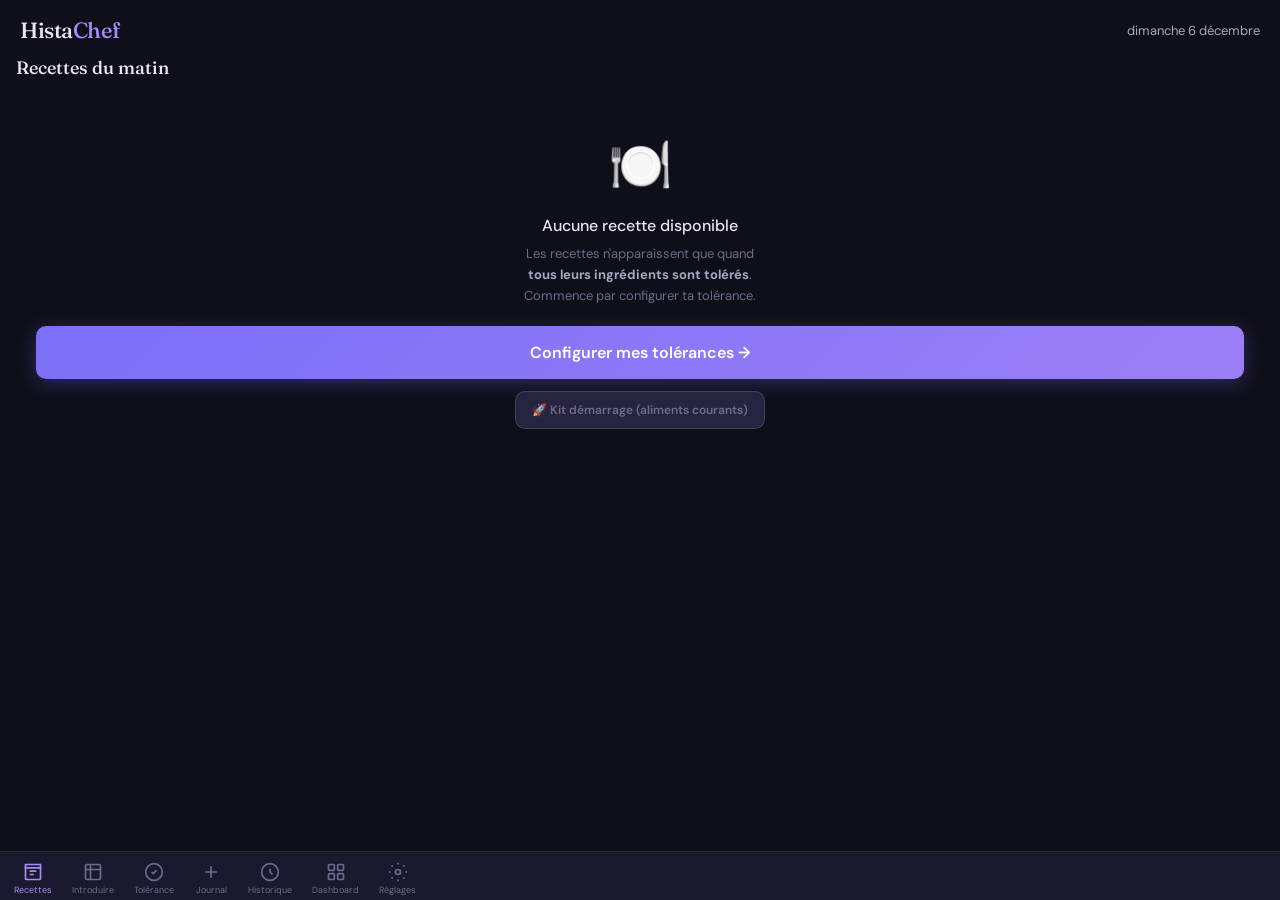
==== index.html @ ed658cc7 "Ajout de 337 vraies photos Pexels pour les recettes - js/recipe-photos.js : mapping recipe_id -> URL" ====
<!DOCTYPE html>
<html lang="fr">
<head>
<meta charset="UTF-8">
<meta name="viewport" content="width=device-width, initial-scale=1.0, user-scalable=no, viewport-fit=cover">
<meta name="apple-mobile-web-app-capable" content="yes">
<meta name="apple-mobile-web-app-status-bar-style" content="black-translucent">
<meta name="apple-mobile-web-app-title" content="HistaChef">
<meta name="theme-color" content="#1a1a2e">
<title>HistaChef — Recettes Low-Histamine</title>
<link rel="preconnect" href="https://fonts.googleapis.com">
<link href="https://fonts.googleapis.com/css2?family=DM+Sans:ital,wght@0,300;0,400;0,500;0,600;0,700;1,400&family=Fraunces:opsz,wght@9..144,300;9..144,500;9..144,700&display=swap" rel="stylesheet">
<link rel="stylesheet" href="css/style.css">
</head>
<body>

<!-- TOAST -->
<div class="toast" id="toast"></div>

<!-- HEADER -->
<div class="top-header">
  <h1>Hista<span>Chef</span></h1>
  <div class="date-display" id="dateDisplay"></div>
</div>

<!-- ═══════ PAGE: RECETTES ═══════ -->
<div class="page active" id="page-recipes">
  <div id="recipesContent"></div>
</div>

<!-- ═══════ PAGE: TOLÉRANCE ═══════ -->
<div class="page" id="page-tolerance">
  <h2 style="font-size: 18px; margin-bottom: 12px;">Ma Tolérance</h2>
  <div style="font-size: 13px; color: var(--text2); margin-bottom: 14px;">
    Indique les aliments que tu tolères pour filtrer les recettes automatiquement.
  </div>
  <div class="food-search-wrap" style="margin-bottom: 14px;">
    <svg class="search-icon" viewBox="0 0 24 24" fill="none" stroke="currentColor" stroke-width="2"><circle cx="11" cy="11" r="8"/><path d="m21 21-4.35-4.35"/></svg>
    <input type="text" class="food-search" id="toleranceSearch" placeholder="Chercher un aliment..." autocomplete="off">
  </div>
  <div class="filter-row" id="toleranceCatFilters"></div>
  <div class="filter-row" id="toleranceStatusFilters">
    <button class="filter-chip active" data-status="all">Tous</button>
    <button class="filter-chip" data-status="tolerated">Tolérés</button>
    <button class="filter-chip" data-status="not_tolerated">Non tolérés</button>
    <button class="filter-chip" data-status="untested">Non testés</button>
  </div>
  <div id="toleranceList" class="card"></div>
</div>

<!-- ═══════ PAGE: JOURNAL ═══════ -->
<div class="page" id="page-journal">
  <div class="quick-add-header" style="display:flex;align-items:center;justify-content:space-between;margin-bottom:16px;">
    <h2 id="journalTitle" style="font-size:18px;">Nouveau repas</h2>
  </div>
  <div class="meal-type-row">
    <div class="meal-chip active" data-meal="Petit-déj">Petit-déj</div>
    <div class="meal-chip" data-meal="Déjeuner">Déjeuner</div>
    <div class="meal-chip" data-meal="Goûter">Goûter</div>
    <div class="meal-chip" data-meal="Dîner">Dîner</div>
    <div class="meal-chip" data-meal="Collation">Collation</div>
  </div>
  <div class="time-row">
    <span class="time-label">Heure du repas</span>
    <input type="time" class="input" id="mealTime" style="flex:1;">
    <span class="time-label">Symptômes</span>
    <input type="time" class="input" id="symptomTime" style="flex:1;">
  </div>
  <div class="food-search-wrap">
    <svg class="search-icon" viewBox="0 0 24 24" fill="none" stroke="currentColor" stroke-width="2"><circle cx="11" cy="11" r="8"/><path d="m21 21-4.35-4.35"/></svg>
    <input type="text" class="food-search" id="foodSearch" placeholder="Rechercher un aliment..." autocomplete="off">
    <div class="food-suggestions" id="foodSuggestions"></div>
  </div>
  <div class="custom-food-row">
    <input type="text" class="input" id="customFood" placeholder="Aliment personnalisé..." style="flex:1;">
    <button class="btn-secondary" onclick="HC.journal.addCustomFood()">+ Ajouter</button>
  </div>
  <div class="selected-foods" id="selectedFoods"></div>
  <div class="symptom-section">
    <h3>Symptômes</h3>
    <div id="symptomSliders"></div>
  </div>
  <div class="symptom-section">
    <h3>Contexte</h3>
    <div class="context-row" id="contextChips">
      <div class="ctx-chip" data-ctx="stress-0">Stress 0</div>
      <div class="ctx-chip" data-ctx="stress-1">Stress 1</div>
      <div class="ctx-chip" data-ctx="stress-2">Stress 2</div>
      <div class="ctx-chip" data-ctx="stress-3">Stress 3</div>
      <div class="ctx-chip" data-ctx="sommeil-mauvais">Mauvais sommeil</div>
      <div class="ctx-chip" data-ctx="regles">Règles / SPM</div>
      <div class="ctx-chip" data-ctx="frais">Aliments frais</div>
      <div class="ctx-chip" data-ctx="surgele">Surgelé</div>
      <div class="ctx-chip" data-ctx="reste">Restes >24h</div>
      <div class="ctx-chip" data-ctx="industriel">Plat industriel</div>
    </div>
  </div>
  <textarea class="input" id="mealNotes" placeholder="Notes libres (médicament, observation...)"></textarea>
  <div class="save-actions" style="margin-top:16px;">
    <button class="btn-primary" id="saveEntryBtn" onclick="HC.journal.saveEntry()">Enregistrer le repas</button>
    <button class="btn-ghost edit-cancel-btn" id="cancelEditBtn" onclick="HC.journal.cancelEdit()">Annuler</button>
  </div>
  <div style="margin-top: 24px;">
    <h3 style="font-size: 16px; margin-bottom: 12px;">Aujourd'hui</h3>
    <div id="todayHistory"></div>
  </div>
</div>

<!-- ═══════ PAGE: HISTORIQUE ═══════ -->
<div class="page" id="page-history">
  <h2 style="font-size: 18px; margin-bottom: 16px;">Historique</h2>
  <div id="fullHistory"></div>
</div>

<!-- ═══════ PAGE: DASHBOARD ═══════ -->
<div class="page" id="page-dashboard">
  <h2 style="font-size: 18px; margin-bottom: 16px;">Tableau de bord</h2>
  <div class="stat-grid" id="statsGrid"></div>
  <div class="chart-container">
    <div class="chart-title">Symptômes — 7 derniers jours</div>
    <div class="timeline-row" id="symptomTimeline"></div>
    <div class="timeline-labels" id="timelineLabels"></div>
  </div>
  <div class="chart-container">
    <div class="chart-title">Aliments les plus fréquents</div>
    <div class="mini-bar-chart" id="topFoodsChart"></div>
  </div>
  <div class="chart-container">
    <div class="chart-title">Aliments suspects (corrélation symptômes)</div>
    <div id="correlationList"></div>
  </div>
  <div class="chart-container">
    <div class="chart-title">Répartition par catégorie de symptôme</div>
    <div class="mini-bar-chart" id="symptomCatChart"></div>
  </div>
</div>

<!-- ═══════ PAGE: INTRODUIRE ═══════ -->
<div class="page" id="page-introduce">
  <div id="introduceContent"></div>
</div>

<!-- ═══════ PAGE: RÉGLAGES ═══════ -->
<div class="page" id="page-settings">
  <h2 style="font-size: 18px; margin-bottom: 16px;">Réglages</h2>

  <!-- Sync section — rendu dynamiquement par HC.settings.renderSyncSection() -->
  <div id="syncSection"></div>

  <div class="settings-section">
    <h3>Données</h3>
    <button class="setting-btn" onclick="HC.settings.exportData()">Exporter les données (JSON) <span class="arrow">→</span></button>
    <button class="setting-btn" onclick="document.getElementById('importFile').click()">Importer des données <span class="arrow">→</span></button>
    <input type="file" id="importFile" accept=".json" style="display:none" onchange="HC.settings.importData(event)">
    <button class="setting-btn" onclick="HC.settings.confirmClear()" style="color:var(--red);">Effacer toutes les données <span class="arrow">→</span></button>
  </div>
  <div class="settings-section">
    <h3>À propos</h3>
    <div class="card">
      <p style="font-size: 13px; color: var(--text2); line-height: 1.6;">
        <strong>HistaChef</strong> — Recettes et suivi alimentaire pour le SAMA / intolérance à l'histamine.<br><br>
        Les classements histamine sont indicatifs (sources : Johns Hopkins, Allergy UK, SIGHI). La tolérance individuelle varie. Cet outil ne remplace pas un avis médical.<br><br>
        <strong>Astuce iPhone :</strong> Ouvre cette page dans Safari → bouton Partager → "Sur l'écran d'accueil" pour l'utiliser comme une app.
      </p>
    </div>
  </div>
</div>

<!-- ═══════ TAB BAR ═══════ -->
<div class="tab-bar">
  <button class="tab-btn active" data-page="recipes">
    <svg viewBox="0 0 24 24" fill="none" stroke="currentColor" stroke-width="2"><path d="M3 3h18v4H3z"/><path d="M3 7v13a1 1 0 001 1h16a1 1 0 001-1V7"/><path d="M8 11h8M8 15h5"/></svg>
    Recettes
  </button>
  <button class="tab-btn" data-page="introduce">
    <svg viewBox="0 0 24 24" fill="none" stroke="currentColor" stroke-width="2"><path d="M9 3H5a2 2 0 0 0-2 2v4m6-6h10a2 2 0 0 1 2 2v4M9 3v18m0 0h10a2 2 0 0 0 2-2V9M9 21H5a2 2 0 0 1-2-2V9m0 0h18"/></svg>
    Introduire
  </button>
  <button class="tab-btn" data-page="tolerance">
    <svg viewBox="0 0 24 24" fill="none" stroke="currentColor" stroke-width="2"><path d="M9 12l2 2 4-4"/><circle cx="12" cy="12" r="10"/></svg>
    Tolérance
  </button>
  <button class="tab-btn" data-page="journal">
    <svg viewBox="0 0 24 24" fill="none" stroke="currentColor" stroke-width="2"><path d="M12 5v14M5 12h14"/></svg>
    Journal
  </button>
  <button class="tab-btn" data-page="history">
    <svg viewBox="0 0 24 24" fill="none" stroke="currentColor" stroke-width="2"><path d="M12 8v4l3 3"/><circle cx="12" cy="12" r="10"/></svg>
    Historique
  </button>
  <button class="tab-btn" data-page="dashboard">
    <svg viewBox="0 0 24 24" fill="none" stroke="currentColor" stroke-width="2"><rect x="3" y="3" width="7" height="7" rx="1"/><rect x="14" y="3" width="7" height="7" rx="1"/><rect x="3" y="14" width="7" height="7" rx="1"/><rect x="14" y="14" width="7" height="7" rx="1"/></svg>
    Dashboard
  </button>
  <button class="tab-btn" data-page="settings">
    <svg viewBox="0 0 24 24" fill="none" stroke="currentColor" stroke-width="2"><circle cx="12" cy="12" r="3"/><path d="M12 1v2M12 21v2M4.22 4.22l1.42 1.42M18.36 18.36l1.42 1.42M1 12h2M21 12h2M4.22 19.78l1.42-1.42M18.36 5.64l1.42-1.42"/></svg>
    Réglages
  </button>
</div>

<!-- SCRIPTS -->
<script src="js/data-foods.js?v=3"></script>
<script src="js/data-recipes.js?v=3"></script>
<script src="js/recipes-batch-1.js?v=3" onerror="void 0"></script>
<script src="js/recipes-batch-2.js?v=3" onerror="void 0"></script>
<script src="js/recipes-batch-3.js?v=3" onerror="void 0"></script>
<script src="js/recipes-batch-4.js?v=3" onerror="void 0"></script>
<script src="js/recipes-batch-5.js?v=3" onerror="void 0"></script>
<script src="js/recipes-batch-6.js?v=3" onerror="void 0"></script>
<script src="js/recipes-batch-7.js?v=3" onerror="void 0"></script>
<script src="js/recipes-batch-8.js?v=3" onerror="void 0"></script>
<script src="js/recipe-photos.js?v=1"></script>
<script src="js/sync.js?v=1"></script>
<script src="js/app.js?v=8"></script>

</body>
</html>
---- css/style.css ----
/* ═══════════════════════════════════════════
   HistaChef — Design System
   Dark theme, purple accent, DM Sans + Fraunces
   ═══════════════════════════════════════════ */
:root {
  --bg: #0f0f1a;
  --bg2: #1a1a2e;
  --bg3: #252542;
  --card: #1e1e35;
  --card-hover: #2a2a4a;
  --text: #e8e6f0;
  --text2: #a9a6c0;
  --text3: #6e6b8a;
  --accent: #7c6ff7;
  --accent2: #a78bfa;
  --accent-glow: rgba(124,111,247,0.15);
  --green: #34d399;
  --green-bg: rgba(52,211,153,0.12);
  --yellow: #fbbf24;
  --yellow-bg: rgba(251,191,36,0.12);
  --orange: #fb923c;
  --orange-bg: rgba(251,146,60,0.12);
  --red: #f87171;
  --red-bg: rgba(248,113,113,0.12);
  --radius: 16px;
  --radius-sm: 10px;
  --shadow: 0 4px 24px rgba(0,0,0,0.3);
  --safe-top: env(safe-area-inset-top, 20px);
  --safe-bottom: env(safe-area-inset-bottom, 20px);
}

* { margin:0; padding:0; box-sizing:border-box; -webkit-tap-highlight-color:transparent; }

body {
  font-family: 'DM Sans', -apple-system, sans-serif;
  background: var(--bg);
  color: var(--text);
  min-height: 100dvh;
  overflow-x: hidden;
  padding-top: var(--safe-top);
  padding-bottom: calc(70px + var(--safe-bottom));
}

h1,h2,h3 { font-family: 'Fraunces', serif; font-weight: 500; }

/* ═══ TOP HEADER ═══ */
.top-header {
  padding: 16px 20px 12px;
  display: flex; align-items: center; justify-content: space-between;
}
.top-header h1 { font-size: 22px; letter-spacing: -0.5px; }
.top-header h1 span { color: var(--accent2); }
.top-header .date-display { font-size: 13px; color: var(--text2); }

/* ═══ PAGES ═══ */
.page { display: none; padding: 0 16px 24px; animation: fadeIn 0.25s ease; }
.page.active { display: block; }
@keyframes fadeIn { from { opacity:0; transform:translateY(8px); } to { opacity:1; transform:translateY(0); } }

/* ═══ TAB BAR ═══ */
.tab-bar {
  position: fixed; bottom: 0; left: 0; right: 0;
  background: var(--bg2);
  border-top: 1px solid rgba(255,255,255,0.06);
  display: flex; justify-content: flex-start; align-items: center;
  padding: 6px 4px var(--safe-bottom);
  z-index: 100;
  backdrop-filter: blur(20px);
  -webkit-backdrop-filter: blur(20px);
  overflow-x: auto; overflow-y: hidden;
  scrollbar-width: none; -ms-overflow-style: none;
}
.tab-bar::-webkit-scrollbar { display: none; }
.tab-btn {
  display: flex; flex-direction: column; align-items: center; gap: 2px;
  background: none; border: none; color: var(--text3);
  font-size: 9px; font-family: 'DM Sans', sans-serif; padding: 4px 10px;
  cursor: pointer; transition: color 0.2s;
  flex-shrink: 0; min-width: 54px;
}
.tab-btn.active { color: var(--accent2); }
.tab-btn svg { width: 20px; height: 20px; }

/* ═══ CARDS ═══ */
.card {
  background: var(--card);
  border-radius: var(--radius);
  padding: 18px;
  margin-bottom: 14px;
  border: 1px solid rgba(255,255,255,0.04);
}

/* ═══ CHIPS & FILTERS ═══ */
.filter-row {
  display: flex; gap: 6px; margin-bottom: 14px; overflow-x: auto;
  scrollbar-width: none; -ms-overflow-style: none;
}
.filter-row::-webkit-scrollbar { display:none; }
.filter-chip {
  padding: 6px 14px; border-radius: 16px; font-size: 12px;
  background: var(--bg3); color: var(--text2); border: none;
  white-space: nowrap; cursor: pointer; font-family: 'DM Sans', sans-serif;
  transition: all 0.2s;
}
.filter-chip.active { background: var(--accent-glow); color: var(--accent2); }

.meal-chip {
  padding: 8px 16px; border-radius: 20px;
  background: var(--bg3); border: 1.5px solid transparent;
  color: var(--text2); font-size: 13px; font-weight: 500;
  white-space: nowrap; cursor: pointer; transition: all 0.2s;
  font-family: 'DM Sans', sans-serif;
}
.meal-chip.active { background: var(--accent-glow); border-color: var(--accent); color: var(--accent2); }

/* ═══ SEARCH ═══ */
.food-search-wrap { position: relative; margin-bottom: 12px; }
.food-search {
  width: 100%; padding: 14px 16px 14px 42px;
  background: var(--bg3); border: 1.5px solid rgba(255,255,255,0.06);
  border-radius: var(--radius-sm); color: var(--text);
  font-size: 15px; font-family: 'DM Sans', sans-serif;
  outline: none; transition: border-color 0.2s;
}
.food-search:focus { border-color: var(--accent); }
.food-search::placeholder { color: var(--text3); }
.search-icon {
  position: absolute; left: 14px; top: 50%; transform: translateY(-50%);
  color: var(--text3); width: 18px; height: 18px;
}

.food-suggestions {
  display: none; position: absolute; top: 100%; left: 0; right: 0;
  background: var(--bg2); border: 1px solid rgba(255,255,255,0.08);
  border-radius: var(--radius-sm); max-height: 200px; overflow-y: auto;
  z-index: 50; box-shadow: var(--shadow);
}
.food-suggestions.show { display: block; }
.food-sug-item {
  padding: 12px 16px; display: flex; align-items: center; justify-content: space-between;
  cursor: pointer; border-bottom: 1px solid rgba(255,255,255,0.03);
  transition: background 0.15s;
}
.food-sug-item:hover, .food-sug-item:active { background: var(--bg3); }
.food-sug-name { font-size: 14px; }
.food-sug-cat { font-size: 11px; color: var(--text3); }

/* ═══ FOOD TAGS ═══ */
.selected-foods { display: flex; flex-wrap: wrap; gap: 8px; margin-bottom: 16px; min-height: 20px; }
.food-tag {
  display: flex; align-items: center; gap: 6px;
  padding: 6px 12px; border-radius: 16px;
  font-size: 13px; font-weight: 500;
  cursor: pointer; transition: opacity 0.2s;
}
.food-tag:active { opacity: 0.7; }
.food-tag .remove { font-size: 16px; opacity: 0.6; }
.food-tag.level-0 { background: var(--green-bg); color: var(--green); }
.food-tag.level-1 { background: var(--yellow-bg); color: var(--yellow); }
.food-tag.level-2 { background: var(--orange-bg); color: var(--orange); }
.food-tag.level-3 { background: var(--red-bg); color: var(--red); }

/* ═══ LEVEL BADGES ═══ */
.level-badge { padding: 4px 10px; border-radius: 10px; font-size: 11px; font-weight: 600; flex-shrink: 0; }
.level-badge.l0 { background: var(--green-bg); color: var(--green); }
.level-badge.l1 { background: var(--yellow-bg); color: var(--yellow); }
.level-badge.l2 { background: var(--orange-bg); color: var(--orange); }
.level-badge.l3 { background: var(--red-bg); color: var(--red); }

/* ═══ BUTTONS ═══ */
.btn-primary {
  width: 100%; padding: 16px; background: linear-gradient(135deg, var(--accent), #9b7ff7);
  color: #fff; border: none; border-radius: var(--radius-sm);
  font-size: 16px; font-weight: 600; font-family: 'DM Sans', sans-serif;
  cursor: pointer; transition: transform 0.15s, box-shadow 0.15s;
  box-shadow: 0 4px 20px rgba(124,111,247,0.3);
}
.btn-primary:active { transform: scale(0.98); }

.btn-secondary {
  padding: 10px 16px; background: var(--accent); color: #fff;
  border: none; border-radius: var(--radius-sm); font-weight: 600;
  font-family: 'DM Sans', sans-serif; cursor: pointer; font-size: 13px;
}

.btn-ghost {
  padding: 10px 16px; background: var(--bg3); color: var(--text2);
  border: 1px solid rgba(255,255,255,0.12); border-radius: var(--radius-sm);
  font-size: 13px; font-weight: 600; font-family: 'DM Sans', sans-serif; cursor: pointer;
}

/* ═══ INPUTS ═══ */
.input {
  width: 100%; padding: 12px 14px; background: var(--bg3);
  border: 1.5px solid rgba(255,255,255,0.06); border-radius: var(--radius-sm);
  color: var(--text); font-size: 14px; font-family: 'DM Sans', sans-serif;
  outline: none; transition: border-color 0.2s;
}
.input:focus { border-color: var(--accent); }
.input::placeholder { color: var(--text3); }

textarea.input { resize: vertical; min-height: 60px; }

select.input {
  -webkit-appearance: none; appearance: none;
  background-image: url("data:image/svg+xml,%3Csvg xmlns='http://www.w3.org/2000/svg' width='12' height='12' fill='%236e6b8a' viewBox='0 0 16 16'%3E%3Cpath d='M8 11L3 6h10z'/%3E%3C/svg%3E");
  background-repeat: no-repeat; background-position: right 12px center;
  padding-right: 32px;
}

/* ═══ RECIPE CARDS ═══ */
.recipe-grid {
  display: grid; grid-template-columns: repeat(auto-fill, minmax(260px, 1fr)); gap: 12px;
}

.recipe-card {
  background: var(--card); border-radius: var(--radius);
  border: 1px solid rgba(255,255,255,0.04);
  cursor: pointer; transition: all 0.2s; overflow: hidden;
}
.recipe-card:hover { background: var(--card-hover); border-color: rgba(124,111,247,0.2); transform: translateY(-2px); }

.recipe-card-visual {
  height: 140px; display: flex; align-items: center; justify-content: center;
  position: relative; overflow: hidden;
}
.recipe-card-img {
  width: 100%; height: 100%; object-fit: cover;
  position: absolute; inset: 0;
  transition: transform 0.4s;
}
.recipe-card:hover .recipe-card-img { transform: scale(1.06); }
.recipe-card-img-overlay {
  position: absolute; inset: 0;
  background: linear-gradient(to bottom, transparent 40%, rgba(0,0,0,0.55) 100%);
}
.recipe-card-emoji {
  font-size: 48px; filter: drop-shadow(0 2px 8px rgba(0,0,0,0.3));
  transition: transform 0.3s;
}
.recipe-card:hover .recipe-card-emoji { transform: scale(1.15); }
.recipe-card-visual .level-badge {
  position: absolute; top: 8px; right: 8px;
}

.recipe-card-body { padding: 12px 14px 14px; }

.recipe-card-name { font-size: 14px; font-weight: 600; line-height: 1.3; margin-bottom: 6px; }
.recipe-card-score { flex-shrink: 0; margin-left: 8px; }

.recipe-card-meta {
  display: flex; gap: 10px; font-size: 11px; color: var(--text3); margin-bottom: 6px;
}
.recipe-card-meta span { display: flex; align-items: center; gap: 3px; }

.recipe-card-match {
  display: inline-flex; align-items: center; gap: 4px;
  padding: 3px 10px; border-radius: 10px; font-size: 11px; font-weight: 600;
}
.match-100 { background: var(--green-bg); color: var(--green); }
.match-75 { background: var(--yellow-bg); color: var(--yellow); }
.match-50 { background: var(--orange-bg); color: var(--orange); }
.match-low { background: var(--red-bg); color: var(--red); }

.recipe-card-tags {
  display: flex; flex-wrap: wrap; gap: 4px; margin-top: 8px;
}
.recipe-card-tags .tag {
  padding: 2px 8px; border-radius: 8px; font-size: 10px;
  background: var(--bg3); color: var(--text3);
}

/* ═══ RECIPE DETAIL ═══ */
.recipe-detail { animation: fadeIn 0.25s ease; }

.recipe-detail-hero {
  height: 200px; border-radius: var(--radius); display: flex;
  align-items: center; justify-content: center; margin-bottom: 16px;
  position: relative; overflow: hidden;
}
.recipe-detail-hero-img {
  width: 100%; height: 100%; object-fit: cover;
  position: absolute; inset: 0;
}
.recipe-detail-hero-overlay {
  position: absolute; inset: 0;
  background: linear-gradient(to bottom, rgba(0,0,0,0.1) 0%, rgba(0,0,0,0.5) 100%);
}
.recipe-detail-hero-emoji { font-size: 64px; filter: drop-shadow(0 4px 12px rgba(0,0,0,0.4)); position: relative; z-index: 1; }

.recipe-detail-header { margin-bottom: 16px; }
.recipe-detail-title { font-size: 22px; margin-bottom: 8px; }
.recipe-detail-meta {
  display: flex; flex-wrap: wrap; gap: 12px; font-size: 13px; color: var(--text2);
}
.recipe-detail-meta span { display: flex; align-items: center; gap: 4px; }

.recipe-section { margin-bottom: 20px; }
.recipe-section h3 {
  font-size: 15px; margin-bottom: 10px; color: var(--text2);
  font-family: 'DM Sans', sans-serif; font-weight: 600;
}

.ingredient-list { list-style: none; }
.ingredient-list li {
  padding: 8px 0; border-bottom: 1px solid rgba(255,255,255,0.03);
  display: flex; justify-content: space-between; align-items: center; font-size: 14px;
}
.ingredient-list li:last-child { border-bottom: none; }
.ingredient-qty { color: var(--text2); font-size: 13px; }

.step-list { list-style: none; counter-reset: step; }
.step-list li {
  padding: 10px 0 10px 36px; position: relative;
  border-bottom: 1px solid rgba(255,255,255,0.03);
  font-size: 14px; line-height: 1.5;
}
.step-list li:last-child { border-bottom: none; }
.step-list li::before {
  counter-increment: step;
  content: counter(step);
  position: absolute; left: 0; top: 10px;
  width: 24px; height: 24px; border-radius: 50%;
  background: var(--accent-glow); color: var(--accent2);
  font-size: 12px; font-weight: 700;
  display: flex; align-items: center; justify-content: center;
}

.nutrition-grid {
  display: grid; grid-template-columns: repeat(5, 1fr); gap: 8px;
}
.nutrition-item {
  text-align: center; padding: 10px 4px;
  background: var(--bg3); border-radius: var(--radius-sm);
}
.nutrition-val { font-size: 18px; font-weight: 700; font-family: 'Fraunces', serif; }
.nutrition-label { font-size: 10px; color: var(--text3); margin-top: 2px; }

.portions-row {
  display: flex; align-items: center; gap: 12px; margin-bottom: 16px;
}
.portions-row label { font-size: 13px; color: var(--text2); }
.portions-btn {
  width: 32px; height: 32px; border-radius: 50%;
  background: var(--bg3); border: 1px solid rgba(255,255,255,0.1);
  color: var(--text); font-size: 18px; cursor: pointer;
  display: flex; align-items: center; justify-content: center;
}
.portions-val { font-size: 18px; font-weight: 600; min-width: 24px; text-align: center; }

/* ═══ TOLERANCE PAGE ═══ */
.tolerance-item {
  display: flex; align-items: center; gap: 12px;
  padding: 10px 0; border-bottom: 1px solid rgba(255,255,255,0.03);
}
.tolerance-item:last-child { border-bottom: none; }
.tolerance-name { flex: 1; font-size: 14px; }
.tolerance-cat { font-size: 11px; color: var(--text3); }

.tolerance-toggle {
  display: flex; gap: 4px;
}
.tol-btn {
  width: 28px; height: 28px; border-radius: 50%;
  border: 1.5px solid rgba(255,255,255,0.1);
  background: var(--bg3); cursor: pointer;
  font-size: 13px; display: flex; align-items: center; justify-content: center;
  transition: all 0.2s;
}
.tol-btn.active-ok { background: var(--green-bg); border-color: var(--green); }
.tol-btn.active-no { background: var(--red-bg); border-color: var(--red); }
.tol-btn.active-unknown { background: var(--yellow-bg); border-color: var(--yellow); }

/* ═══ JOURNAL (HISTATRACK) ═══ */
.meal-type-row {
  display: flex; gap: 8px; margin-bottom: 16px; overflow-x: auto;
  scrollbar-width: none; -ms-overflow-style: none;
}
.meal-type-row::-webkit-scrollbar { display:none; }

.custom-food-row { display: flex; gap: 8px; margin-bottom: 16px; }

.time-row { display: flex; gap: 12px; margin-bottom: 16px; align-items: center; }
.time-label { font-size: 12px; color: var(--text3); flex-shrink: 0; }

.symptom-section { margin-bottom: 16px; }
.symptom-section h3 { font-size: 15px; margin-bottom: 12px; color: var(--text2); font-family: 'DM Sans', sans-serif; font-weight: 600; }
.symptom-row { display: flex; align-items: center; gap: 12px; margin-bottom: 10px; padding: 8px 0; }
.symptom-label { width: 70px; font-size: 12px; color: var(--text2); flex-shrink: 0; }
.symptom-slider-wrap { flex: 1; position: relative; }
.symptom-slider {
  width: 100%; -webkit-appearance: none; appearance: none;
  height: 6px; border-radius: 3px; background: var(--bg3); outline: none;
}
.symptom-slider::-webkit-slider-thumb {
  -webkit-appearance: none; width: 22px; height: 22px;
  border-radius: 50%; background: var(--accent);
  border: 3px solid var(--bg); cursor: pointer;
  box-shadow: 0 0 8px rgba(124,111,247,0.4);
}
.symptom-val { width: 28px; text-align: center; font-size: 14px; font-weight: 600; color: var(--text2); flex-shrink: 0; }

.context-row { display: flex; flex-wrap: wrap; gap: 8px; margin-bottom: 16px; }
.ctx-chip {
  padding: 8px 14px; border-radius: 16px;
  background: var(--bg3); border: 1.5px solid transparent;
  color: var(--text2); font-size: 12px; cursor: pointer;
  transition: all 0.2s; font-family: 'DM Sans', sans-serif;
}
.ctx-chip.active { background: var(--accent-glow); border-color: var(--accent); color: var(--accent2); }

.save-actions { display: flex; gap: 8px; align-items: center; }
.save-actions .btn-primary { flex: 1; }
.edit-cancel-btn { display: none; }
.edit-cancel-btn.show { display: inline-block; }

/* ═══ HISTORY ═══ */
.history-entry { padding: 14px 0; border-bottom: 1px solid rgba(255,255,255,0.04); }
.history-entry:last-child { border-bottom: none; }
.he-header { display: flex; justify-content: space-between; align-items: center; margin-bottom: 6px; }
.he-meal { font-size: 13px; font-weight: 600; color: var(--accent2); }
.he-time { font-size: 12px; color: var(--text3); }
.he-foods { display: flex; flex-wrap: wrap; gap: 4px; margin-bottom: 6px; }
.he-food-tag { padding: 3px 8px; border-radius: 10px; font-size: 11px; font-weight: 500; }
.he-symptoms { font-size: 12px; color: var(--text2); }
.he-score-badge {
  display: inline-flex; align-items: center; gap: 4px;
  padding: 2px 8px; border-radius: 8px; font-size: 11px; font-weight: 600;
}
.he-notes { font-size: 12px; color: var(--text3); font-style: italic; margin-top: 4px; }
.he-actions { display: flex; align-items: center; gap: 8px; }
.he-edit {
  background: none; border: 1px solid rgba(255,255,255,0.18);
  border-radius: 8px; color: var(--text2); font-size: 11px; font-weight: 600;
  padding: 4px 8px; cursor: pointer;
}
.he-delete { background: none; border: none; color: var(--text3); font-size: 18px; cursor: pointer; padding: 4px 8px; }
.he-edit:active, .he-delete:active { color: var(--red); }

.day-header {
  font-size: 13px; font-weight: 600; color: var(--accent2);
  padding: 12px 0 6px; letter-spacing: 0.5px; font-family: 'DM Sans', sans-serif;
}

/* ═══ DASHBOARD ═══ */
.stat-grid { display: grid; grid-template-columns: 1fr 1fr; gap: 10px; margin-bottom: 16px; }
.stat-card {
  background: var(--card); border-radius: var(--radius-sm);
  padding: 14px; border: 1px solid rgba(255,255,255,0.04);
}
.stat-val { font-size: 28px; font-weight: 700; font-family: 'Fraunces', serif; }
.stat-label { font-size: 11px; color: var(--text3); margin-top: 2px; }

.chart-container {
  background: var(--card); border-radius: var(--radius); padding: 16px;
  margin-bottom: 14px; border: 1px solid rgba(255,255,255,0.04);
}
.chart-title { font-size: 14px; font-weight: 600; margin-bottom: 12px; color: var(--text2); }
.mini-bar-chart { display: flex; flex-direction: column; gap: 8px; }
.bar-row { display: flex; align-items: center; gap: 10px; }
.bar-label { font-size: 11px; color: var(--text2); width: 80px; flex-shrink: 0; white-space: nowrap; overflow: hidden; text-overflow: ellipsis; }
.bar-track { flex: 1; height: 16px; background: var(--bg3); border-radius: 8px; overflow: hidden; position: relative; }
.bar-fill { height: 100%; border-radius: 8px; transition: width 0.6s ease; min-width: 2px; }
.bar-val { font-size: 11px; color: var(--text3); width: 30px; text-align: right; flex-shrink: 0; }

.timeline-row { display: flex; align-items: flex-end; gap: 3px; height: 80px; margin-bottom: 4px; padding: 0 4px; }
.timeline-bar { flex: 1; border-radius: 4px 4px 0 0; min-height: 2px; transition: height 0.4s ease; position: relative; }
.timeline-labels { display: flex; gap: 3px; padding: 0 4px; }
.timeline-label { flex: 1; text-align: center; font-size: 9px; color: var(--text3); }

.corr-item { display: flex; align-items: center; gap: 12px; padding: 10px 0; border-bottom: 1px solid rgba(255,255,255,0.03); }
.corr-item:last-child { border-bottom: none; }
.corr-food { font-size: 13px; font-weight: 500; flex: 1; }
.corr-score { font-size: 13px; font-weight: 700; }
.corr-count { font-size: 11px; color: var(--text3); }

/* ═══ SETTINGS ═══ */
.settings-section { margin-bottom: 24px; }
.settings-section h3 { font-size: 15px; margin-bottom: 12px; color: var(--text2); }
.setting-btn {
  width: 100%; padding: 14px 16px; background: var(--card);
  border: 1px solid rgba(255,255,255,0.06); border-radius: var(--radius-sm);
  color: var(--text); font-size: 14px; font-family: 'DM Sans', sans-serif;
  text-align: left; cursor: pointer; margin-bottom: 8px;
  display: flex; align-items: center; justify-content: space-between;
}
.setting-btn:active { background: var(--card-hover); }
.setting-btn .arrow { color: var(--text3); }

/* ═══ FOOD LIST ═══ */
.food-list-item {
  display: flex; align-items: center; justify-content: space-between;
  padding: 12px 0; border-bottom: 1px solid rgba(255,255,255,0.03);
}
.food-list-item:last-child { border-bottom: none; }
.fli-left { flex: 1; }
.fli-name { font-size: 14px; font-weight: 500; }
.fli-cat { font-size: 11px; color: var(--text3); margin-top: 2px; }
.fli-comment { font-size: 11px; color: var(--text3); margin-top: 2px; max-width: 220px; }

/* ═══ MODAL ═══ */
.modal-overlay {
  display: none; position: fixed; inset: 0; background: rgba(0,0,0,0.6);
  z-index: 200; align-items: flex-end; justify-content: center;
  backdrop-filter: blur(4px);
}
.modal-overlay.show { display: flex; }
.modal-content {
  background: var(--bg2); border-radius: 20px 20px 0 0;
  width: 100%; max-height: 80dvh; overflow-y: auto;
  padding: 20px 20px calc(20px + var(--safe-bottom));
  animation: slideUp 0.3s ease;
}
@keyframes slideUp { from { transform:translateY(100%); } to { transform:translateY(0); } }
.modal-handle { width: 36px; height: 4px; background: var(--text3); border-radius: 2px; margin: 0 auto 16px; }

/* ═══ TOAST ═══ */
.toast {
  position: fixed; top: calc(var(--safe-top) + 10px); left: 50%;
  transform: translateX(-50%) translateY(-100px);
  background: var(--green); color: #000; padding: 12px 24px;
  border-radius: 12px; font-size: 14px; font-weight: 600;
  z-index: 300; transition: transform 0.3s ease;
  box-shadow: 0 4px 20px rgba(52,211,153,0.3);
}
.toast.show { transform: translateX(-50%) translateY(0); }

/* ═══ EMPTY STATE ═══ */
.empty-state { text-align: center; padding: 40px 20px; color: var(--text3); }
.empty-state svg { width: 48px; height: 48px; margin-bottom: 12px; opacity: 0.4; }
.empty-state p { font-size: 14px; }

/* ═══ SCROLLBAR ═══ */
::-webkit-scrollbar { width: 0; }

/* ═══ BACK BUTTON ═══ */
.back-btn {
  background: none; border: none; color: var(--accent2);
  font-size: 14px; font-weight: 600; cursor: pointer;
  display: flex; align-items: center; gap: 6px;
  padding: 8px 0; margin-bottom: 12px; font-family: 'DM Sans', sans-serif;
}
.back-btn svg { width: 16px; height: 16px; }

/* ═══ RECIPE FORM ═══ */
.form-group { margin-bottom: 14px; }
.form-group label { display: block; font-size: 13px; color: var(--text2); margin-bottom: 6px; }
.form-row { display: flex; gap: 10px; }
.form-row > * { flex: 1; }

/* ═══ INGREDIENT SELECTOR ═══ */
.ingredient-selector {
  display: flex; flex-wrap: wrap; gap: 6px; margin-bottom: 16px;
}
.ing-chip {
  padding: 6px 12px; border-radius: 16px; font-size: 12px;
  background: var(--bg3); border: 1.5px solid transparent;
  color: var(--text2); cursor: pointer; transition: all 0.2s;
  font-family: 'DM Sans', sans-serif;
}
.ing-chip.selected { background: var(--accent-glow); border-color: var(--accent); color: var(--accent2); }
.ing-chip.tolerated { border-color: rgba(52,211,153,0.3); }
.ing-chip.not-tolerated { opacity: 0.4; text-decoration: line-through; }

/* ═══ RECIPE PREPARE BUTTON ═══ */
.prepare-btn {
  width: 100%; padding: 14px;
  background: linear-gradient(135deg, var(--green), #2dd4bf);
  color: #000; border: none; border-radius: var(--radius-sm);
  font-size: 15px; font-weight: 700; font-family: 'DM Sans', sans-serif;
  cursor: pointer; margin-top: 16px;
  box-shadow: 0 4px 20px rgba(52,211,153,0.3);
  transition: transform 0.15s;
}
.prepare-btn:active { transform: scale(0.98); }

/* ═══ HISTAMINE TIP ═══ */
.histamine-tip {
  padding: 12px 14px; border-radius: var(--radius-sm);
  background: var(--accent-glow); border-left: 3px solid var(--accent);
  font-size: 13px; color: var(--text2); line-height: 1.5;
  margin-top: 12px;
}
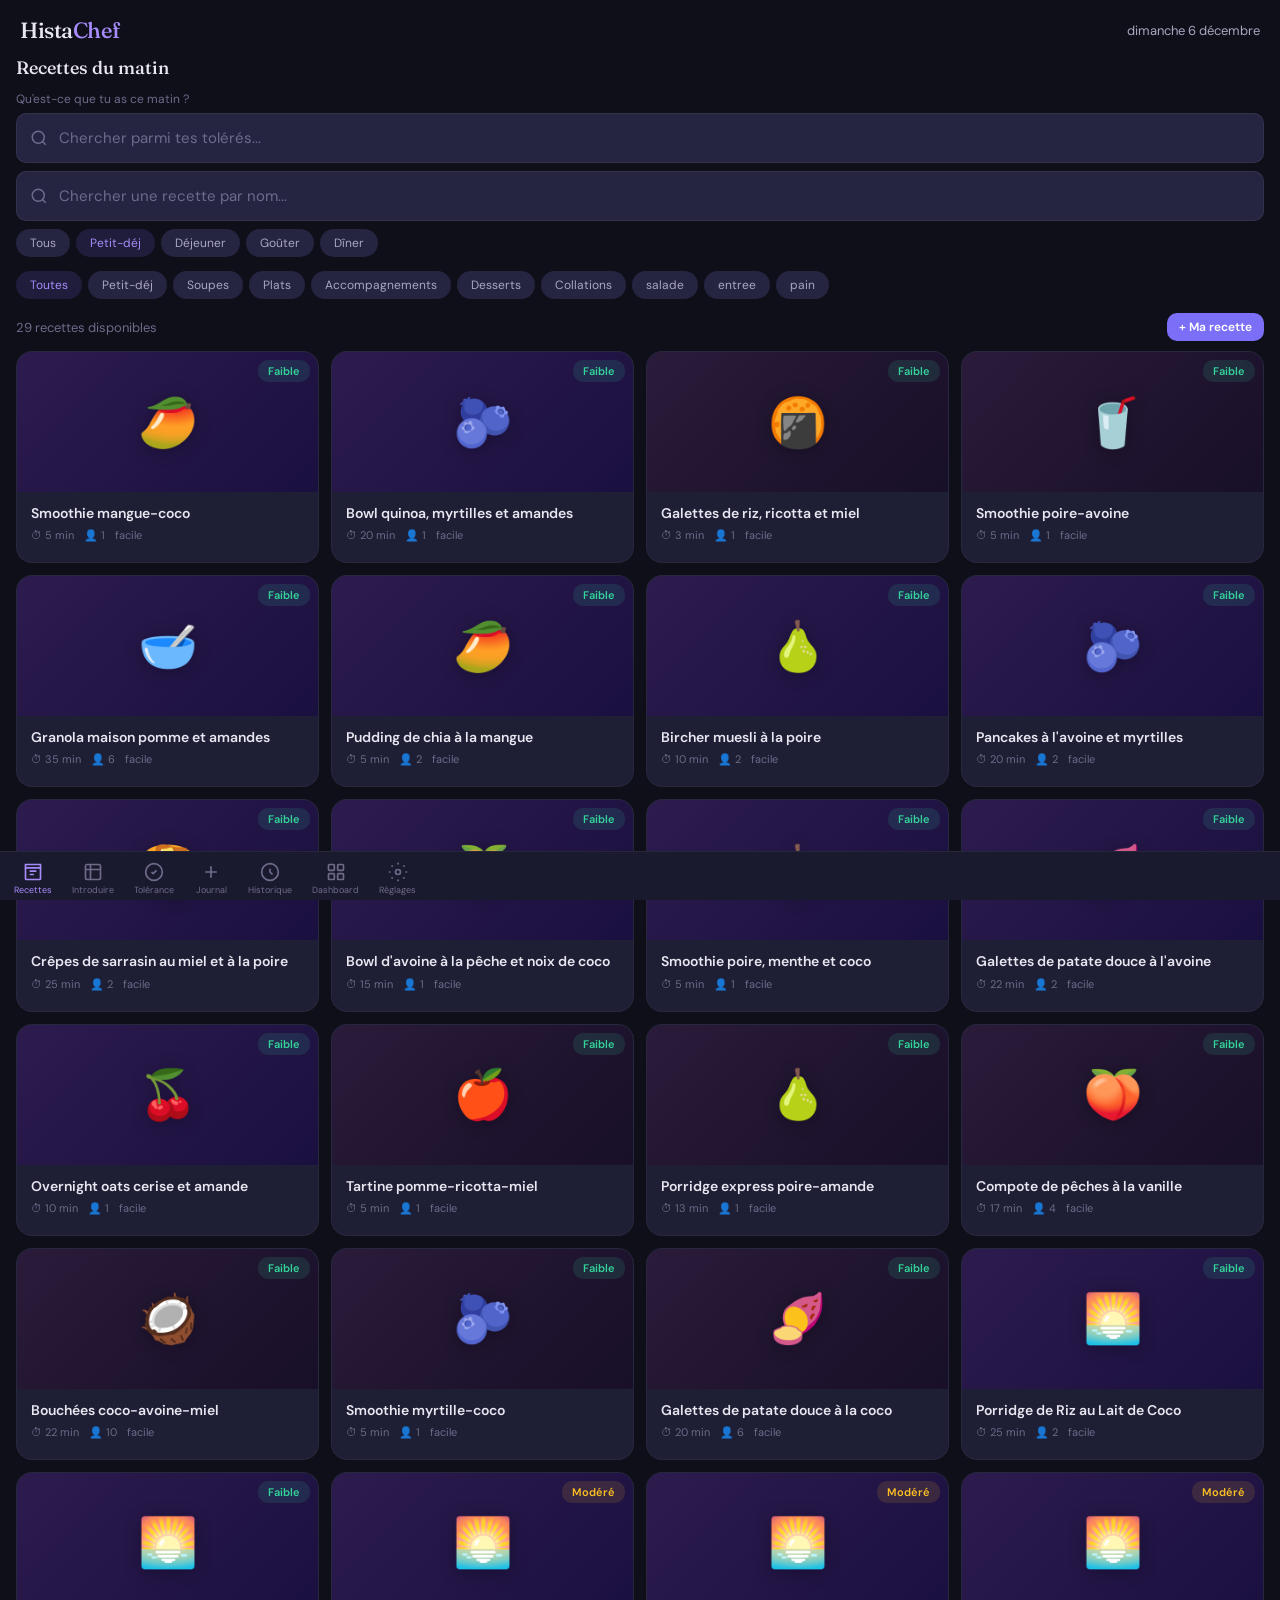
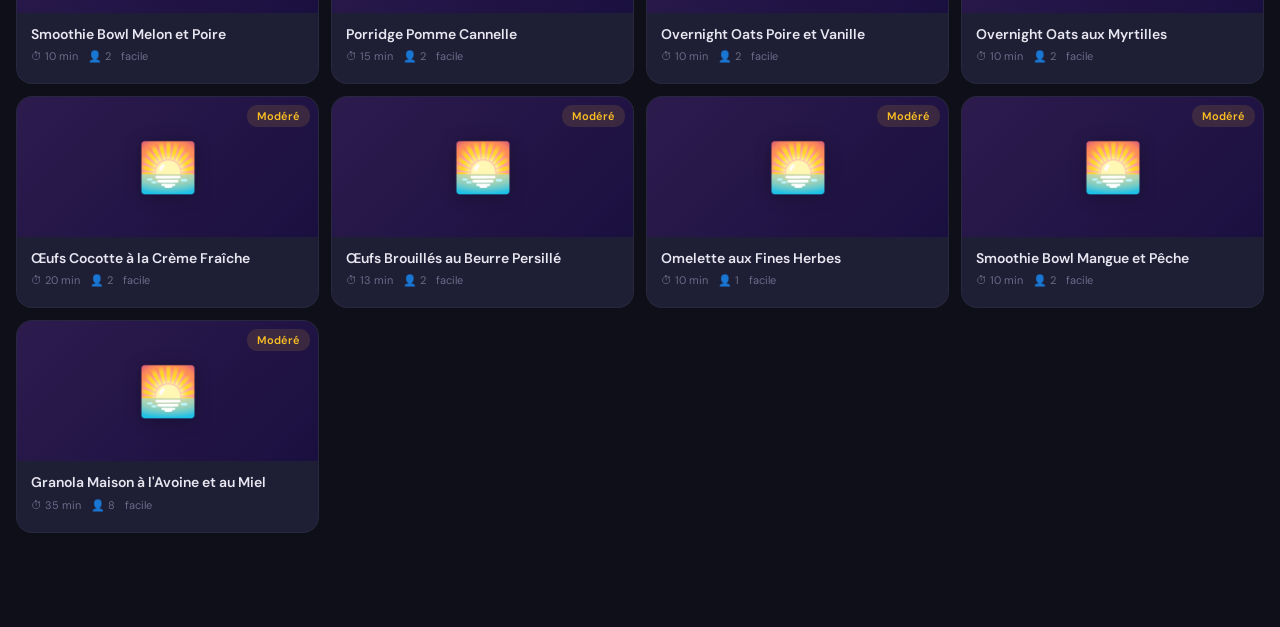
==== commit 45a47d19: "Fix: beaucoup plus de recettes disponibles avec les aliments tolérés Avant: seulement 5 recettes ave" ====
--- a/index.html
+++ b/index.html
@@ -211,7 +211,7 @@
 <script src="js/recipes-batch-8.js?v=3" onerror="void 0"></script>
 <script src="js/recipe-photos.js?v=1"></script>
 <script src="js/sync.js?v=1"></script>
-<script src="js/app.js?v=8"></script>
+<script src="js/app.js?v=10"></script>
 
 </body>
 </html>
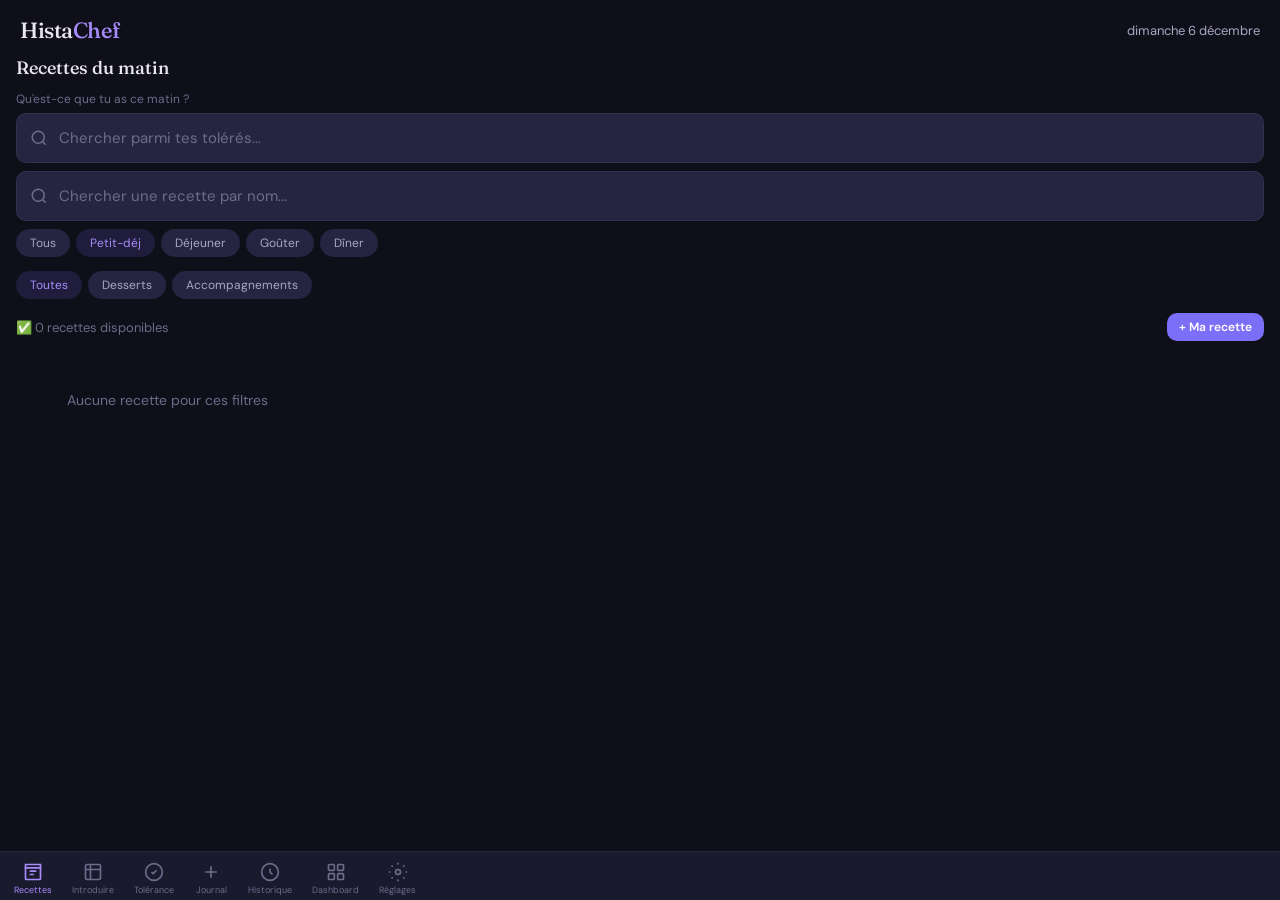
==== commit 93d43f5b: "Recettes: seuls les aliments explicitement tolérés + filtre score - isFullyTolerated: plus aucun aut" ====
--- a/index.html
+++ b/index.html
@@ -45,6 +45,13 @@
     <button class="filter-chip" data-status="not_tolerated">Non tolérés</button>
     <button class="filter-chip" data-status="untested">Non testés</button>
   </div>
+  <div class="filter-row" id="toleranceScoreFilters">
+    <button class="filter-chip active" data-score="all">Tous niveaux</button>
+    <button class="filter-chip" data-score="0" style="border-color:var(--green);">Score 0</button>
+    <button class="filter-chip" data-score="1" style="border-color:var(--yellow);">Score 1</button>
+    <button class="filter-chip" data-score="2" style="border-color:var(--orange);">Score 2</button>
+    <button class="filter-chip" data-score="3" style="border-color:var(--red);">Score 3</button>
+  </div>
   <div id="toleranceList" class="card"></div>
 </div>
 
